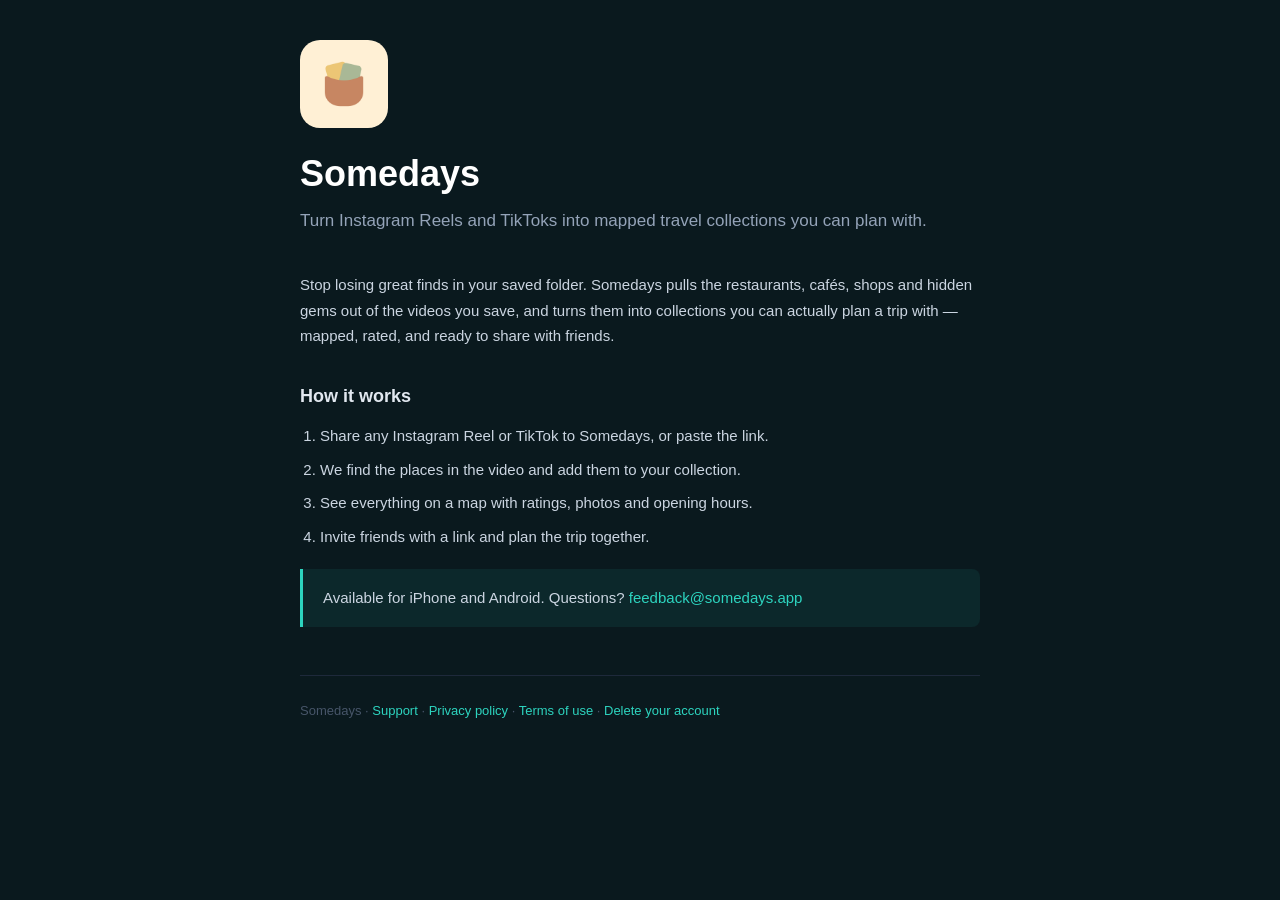
==== index.html @ e9c9e76a "Add landing page and account deletion page Co-Authored-By: Claude Opus 5.5 <noreply@anthropic.com>" ====
<!DOCTYPE html>
<html lang="en">
<head>
    <meta charset="utf-8">
    <meta name="viewport" content="width=device-width, initial-scale=1.0">
    <title>Somedays — Save places from Reels &amp; TikToks</title>
    <meta name="description" content="Turn Instagram Reels and TikToks into mapped travel collections you can plan with.">
    <link rel="icon" type="image/png" href="icon.png">
    <link rel="apple-touch-icon" href="icon.png">
    <style>
        * { margin: 0; padding: 0; box-sizing: border-box; }
        body {
            font-family: -apple-system, BlinkMacSystemFont, "Segoe UI", Roboto, Helvetica, Arial, sans-serif;
            background: #0a191e;
            color: #cbd5e1;
            line-height: 1.7;
            padding: 40px 20px;
        }
        .container { max-width: 680px; margin: 0 auto; }
        .icon {
            width: 88px;
            height: 88px;
            border-radius: 20px;
            display: block;
            margin-bottom: 24px;
        }
        h1 {
            color: #fff;
            font-size: 36px;
            font-weight: 800;
            line-height: 1.2;
            margin-bottom: 12px;
        }
        .subtitle {
            font-size: 17px;
            color: #94a3b8;
            margin-bottom: 36px;
        }
        h2 {
            color: #e2e8f0;
            font-size: 18px;
            font-weight: 700;
            margin-top: 32px;
            margin-bottom: 12px;
        }
        p, li { font-size: 15px; margin-bottom: 12px; }
        ol, ul { padding-left: 20px; }
        li { margin-bottom: 8px; }
        a { color: #2dd4bf; text-decoration: none; }
        a:hover { text-decoration: underline; }
        .highlight {
            background: rgba(45, 212, 191, 0.08);
            border-left: 3px solid #2dd4bf;
            padding: 16px 20px;
            border-radius: 0 8px 8px 0;
            margin: 20px 0;
        }
        .footer {
            margin-top: 48px;
            padding-top: 24px;
            border-top: 1px solid #1e293b;
            font-size: 13px;
            color: #475569;
        }
    </style>
</head>
<body>
<div class="container">
    <img class="icon" src="icon.png" alt="Somedays app icon">
    <h1>Somedays</h1>
    <p class="subtitle">Turn Instagram Reels and TikToks into mapped travel collections you can plan with.</p>

    <p>Stop losing great finds in your saved folder. Somedays pulls the restaurants, cafés, shops and hidden gems out of the videos you save, and turns them into collections you can actually plan a trip with — mapped, rated, and ready to share with friends.</p>

    <h2>How it works</h2>
    <ol>
        <li>Share any Instagram Reel or TikTok to Somedays, or paste the link.</li>
        <li>We find the places in the video and add them to your collection.</li>
        <li>See everything on a map with ratings, photos and opening hours.</li>
        <li>Invite friends with a link and plan the trip together.</li>
    </ol>

    <div class="highlight">
        <p style="margin-bottom:0">Available for iPhone and Android. Questions? <a href="mailto:feedback@somedays.app">feedback@somedays.app</a></p>
    </div>

    <div class="footer">
        Somedays &middot; <a href="support.html">Support</a> &middot; <a href="privacy.html">Privacy policy</a> &middot; <a href="terms.html">Terms of use</a> &middot; <a href="delete-account.html">Delete your account</a>
    </div>
</div>
</body>
</html>
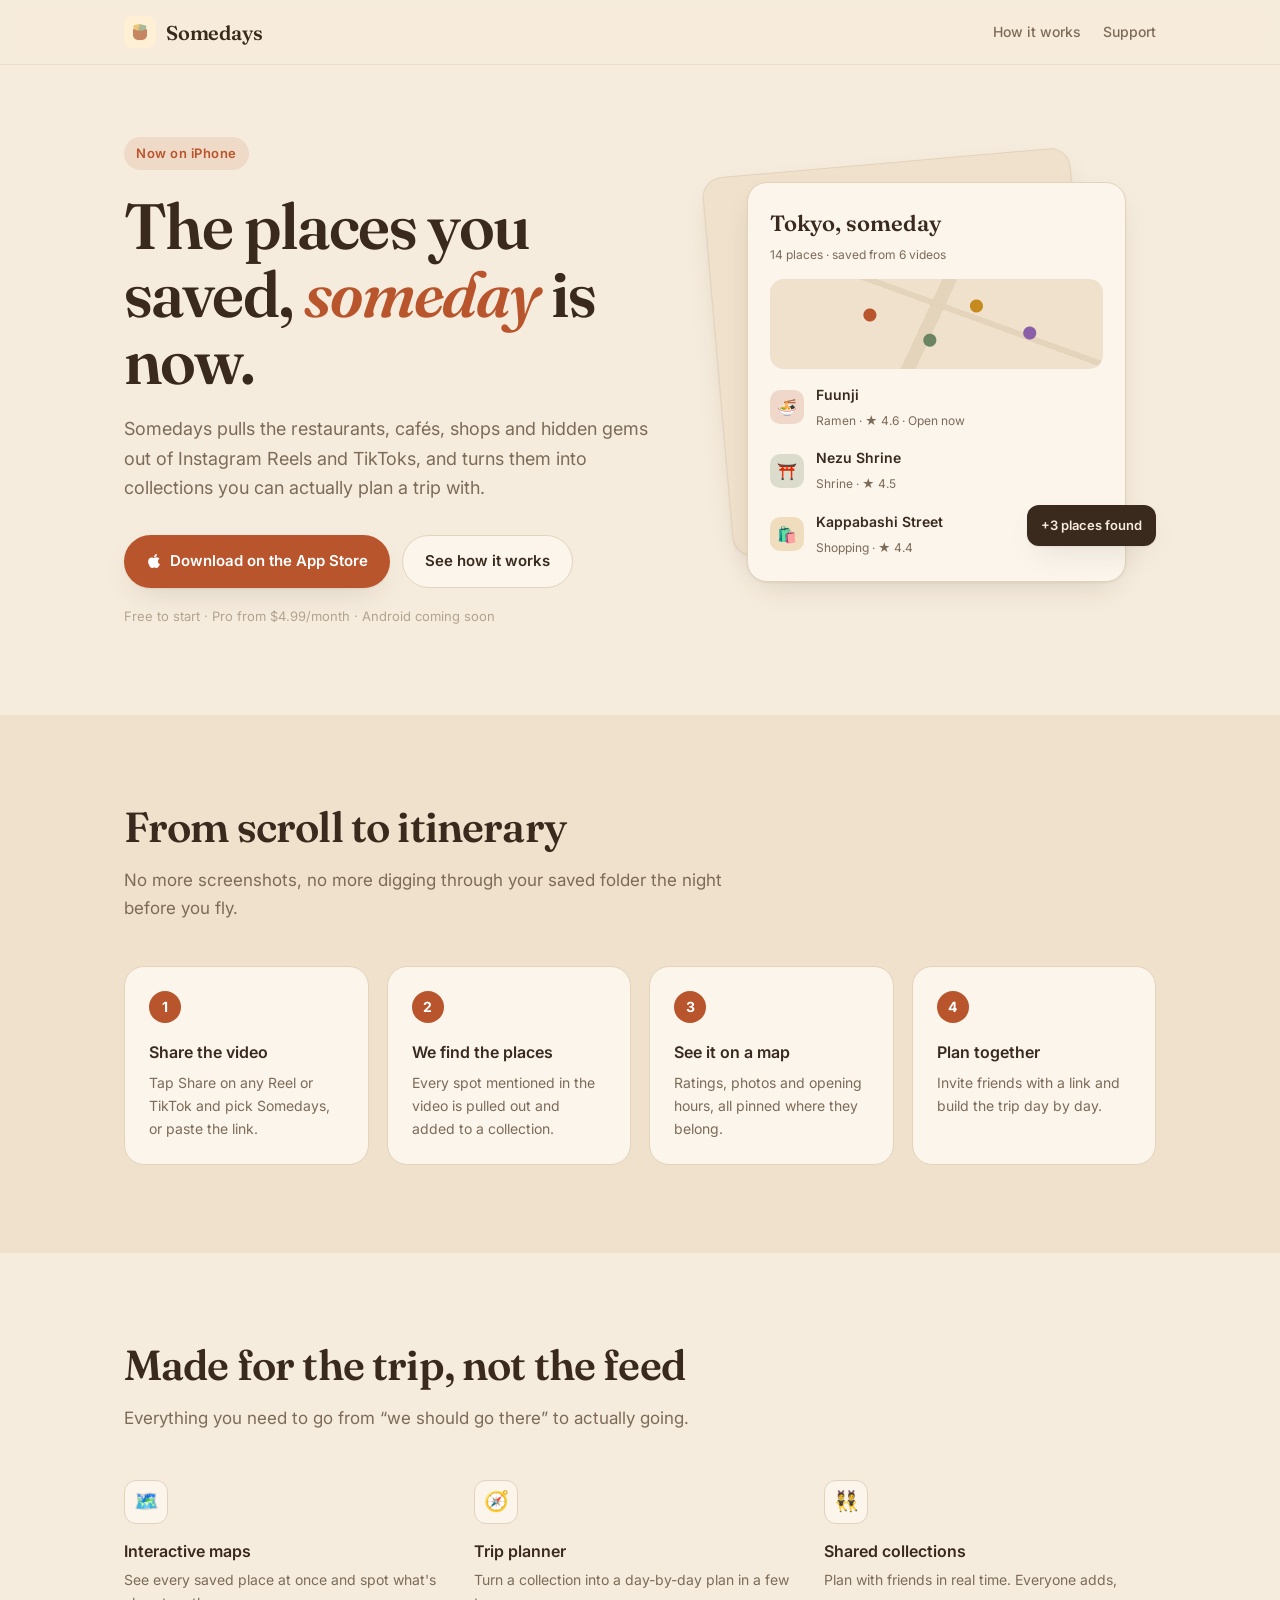
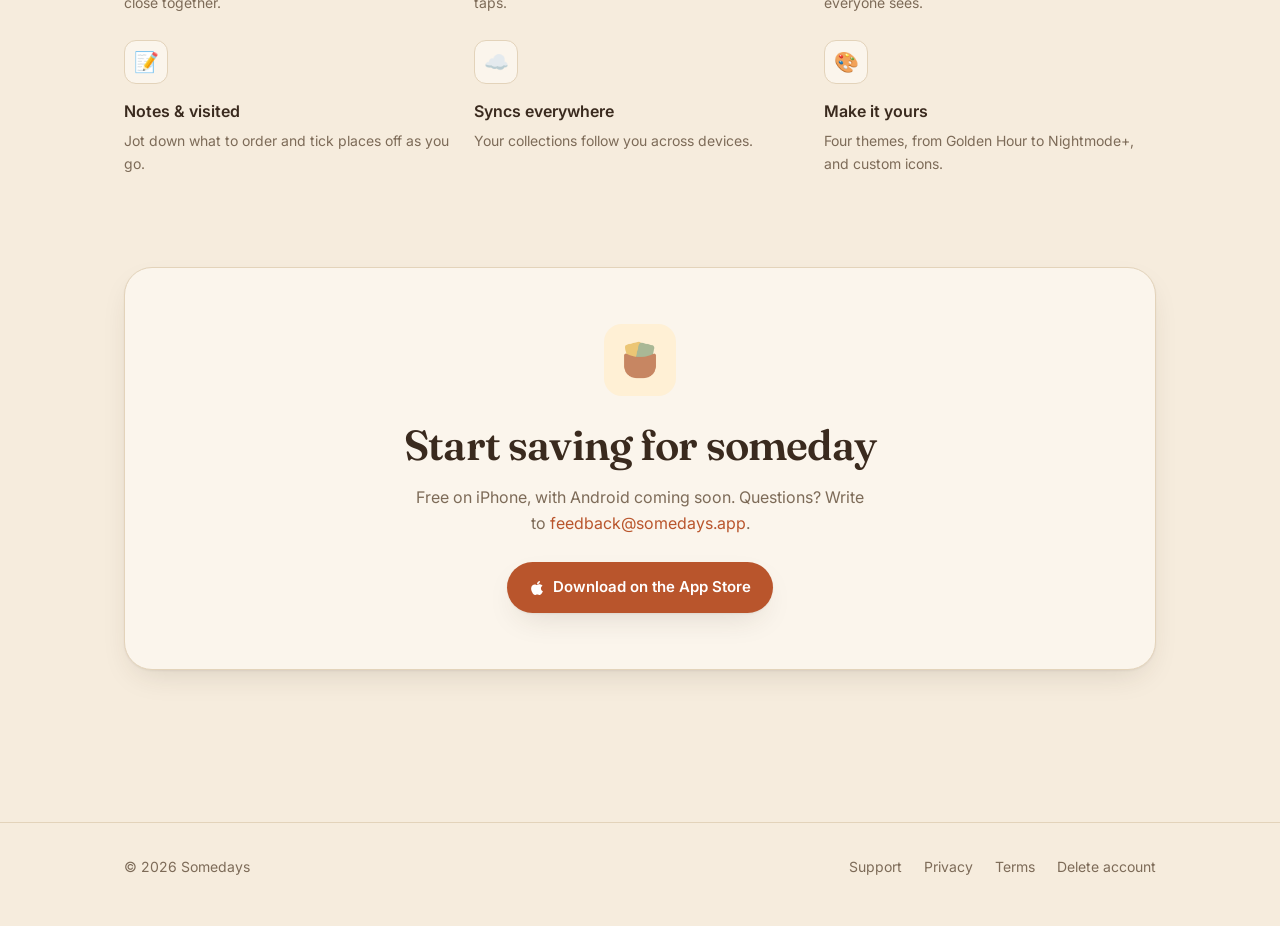
==== commit cdb356a8: "Redesign site in the app's Golden Hour / Dusk palette Shared styles.css, new landing page with App S" ====
--- a/index.html
+++ b/index.html
@@ -5,88 +5,105 @@
     <meta name="viewport" content="width=device-width, initial-scale=1.0">
     <title>Somedays — Save places from Reels &amp; TikToks</title>
     <meta name="description" content="Turn Instagram Reels and TikToks into mapped travel collections you can plan with.">
+    <meta name="theme-color" content="#F6ECDD" media="(prefers-color-scheme: light)">
+    <meta name="theme-color" content="#17131F" media="(prefers-color-scheme: dark)">
     <link rel="icon" type="image/png" href="icon.png">
     <link rel="apple-touch-icon" href="icon.png">
-    <style>
-        * { margin: 0; padding: 0; box-sizing: border-box; }
-        body {
-            font-family: -apple-system, BlinkMacSystemFont, "Segoe UI", Roboto, Helvetica, Arial, sans-serif;
-            background: #0a191e;
-            color: #cbd5e1;
-            line-height: 1.7;
-            padding: 40px 20px;
-        }
-        .container { max-width: 680px; margin: 0 auto; }
-        .icon {
-            width: 88px;
-            height: 88px;
-            border-radius: 20px;
-            display: block;
-            margin-bottom: 24px;
-        }
-        h1 {
-            color: #fff;
-            font-size: 36px;
-            font-weight: 800;
-            line-height: 1.2;
-            margin-bottom: 12px;
-        }
-        .subtitle {
-            font-size: 17px;
-            color: #94a3b8;
-            margin-bottom: 36px;
-        }
-        h2 {
-            color: #e2e8f0;
-            font-size: 18px;
-            font-weight: 700;
-            margin-top: 32px;
-            margin-bottom: 12px;
-        }
-        p, li { font-size: 15px; margin-bottom: 12px; }
-        ol, ul { padding-left: 20px; }
-        li { margin-bottom: 8px; }
-        a { color: #2dd4bf; text-decoration: none; }
-        a:hover { text-decoration: underline; }
-        .highlight {
-            background: rgba(45, 212, 191, 0.08);
-            border-left: 3px solid #2dd4bf;
-            padding: 16px 20px;
-            border-radius: 0 8px 8px 0;
-            margin: 20px 0;
-        }
-        .footer {
-            margin-top: 48px;
-            padding-top: 24px;
-            border-top: 1px solid #1e293b;
-            font-size: 13px;
-            color: #475569;
-        }
-    </style>
+    <link rel="preconnect" href="https://fonts.googleapis.com">
+    <link rel="preconnect" href="https://fonts.gstatic.com" crossorigin>
+    <link rel="stylesheet" href="https://fonts.googleapis.com/css2?family=Fraunces:ital,opsz,wght@0,9..144,500..700;1,9..144,500..700&family=Inter:wght@400;500;600;700&display=swap">
+    <link rel="stylesheet" href="styles.css">
 </head>
 <body>
-<div class="container">
-    <img class="icon" src="icon.png" alt="Somedays app icon">
-    <h1>Somedays</h1>
-    <p class="subtitle">Turn Instagram Reels and TikToks into mapped travel collections you can plan with.</p>
+<header class="site-header">
+    <div class="wrap">
+        <a class="brand" href="/"><img src="icon.png" alt="">Somedays</a>
+        <nav class="site-nav">
+            <a class="hide-sm" href="#how">How it works</a>
+            <a href="support.html">Support</a>
+        </nav>
+    </div>
+</header>
 
-    <p>Stop losing great finds in your saved folder. Somedays pulls the restaurants, cafés, shops and hidden gems out of the videos you save, and turns them into collections you can actually plan a trip with — mapped, rated, and ready to share with friends.</p>
+<main>
+    <section class="hero">
+        <div class="wrap">
+            <div>
+                <span class="eyebrow">Now on iPhone</span>
+                <h1>The places you saved, <em>someday</em> is now.</h1>
+                <p class="lede">Somedays pulls the restaurants, cafés, shops and hidden gems out of Instagram Reels and TikToks, and turns them into collections you can actually plan a trip with.</p>
+                <div class="actions">
+                    <a class="btn btn-primary" href="https://apps.apple.com/us/app/somedays/id6760333893"><svg width="16" height="16" viewBox="0 0 384 512" fill="currentColor" aria-hidden="true"><path d="M318.7 268.7c-.2-36.7 16.4-64.4 50-84.8-18.8-26.9-47.2-41.7-84.7-44.6-35.5-2.8-74.3 20.7-88.5 20.7-15 0-49.4-19.7-76.4-19.7C63.3 141.2 4 184.8 4 273.5q0 39.3 14.4 81.2c12.8 36.7 59 126.7 107.2 125.2 25.2-.6 43-17.9 75.8-17.9 31.8 0 48.3 17.9 76.4 17.9 48.6-.7 90.4-82.5 102.6-119.3-65.2-30.7-61.7-90-61.7-91.9zm-56.6-164.2c27.3-32.4 24.8-61.9 24-72.5-24.1 1.4-52 16.4-67.9 34.9-17.5 19.8-27.8 44.3-25.6 71.9 26.1 2 49.9-11.4 69.5-34.3z"/></svg>Download on the App Store</a>
+                    <a class="btn btn-ghost" href="#how">See how it works</a>
+                </div>
+                <p class="platforms">Free to start &middot; Pro from $4.99/month &middot; Android coming soon</p>
+            </div>
 
-    <h2>How it works</h2>
-    <ol>
-        <li>Share any Instagram Reel or TikTok to Somedays, or paste the link.</li>
-        <li>We find the places in the video and add them to your collection.</li>
-        <li>See everything on a map with ratings, photos and opening hours.</li>
-        <li>Invite friends with a link and plan the trip together.</li>
-    </ol>
+            <div class="stack" aria-hidden="true">
+                <div class="mock mock-back"></div>
+                <div class="mock mock-main">
+                    <div class="mock-title">Tokyo, someday</div>
+                    <div class="mock-sub">14 places &middot; saved from 6 videos</div>
+                    <div class="mock-map"></div>
+                    <div class="place"><div class="dot dot-eat">🍜</div><div><strong>Fuunji</strong><span>Ramen &middot; ★ 4.6 &middot; Open now</span></div></div>
+                    <div class="place"><div class="dot dot-visit">⛩️</div><div><strong>Nezu Shrine</strong><span>Shrine &middot; ★ 4.5</span></div></div>
+                    <div class="place"><div class="dot dot-buy">🛍️</div><div><strong>Kappabashi Street</strong><span>Shopping &middot; ★ 4.4</span></div></div>
+                </div>
+                <div class="chip">+3 places found</div>
+            </div>
+        </div>
+    </section>
 
-    <div class="highlight">
-        <p style="margin-bottom:0">Available for iPhone and Android. Questions? <a href="mailto:feedback@somedays.app">feedback@somedays.app</a></p>
+    <section class="section section-alt" id="how">
+        <div class="wrap">
+            <h2>From scroll to itinerary</h2>
+            <p class="intro">No more screenshots, no more digging through your saved folder the night before you fly.</p>
+            <div class="steps">
+                <div class="step"><h3>Share the video</h3><p>Tap Share on any Reel or TikTok and pick Somedays, or paste the link.</p></div>
+                <div class="step"><h3>We find the places</h3><p>Every spot mentioned in the video is pulled out and added to a collection.</p></div>
+                <div class="step"><h3>See it on a map</h3><p>Ratings, photos and opening hours, all pinned where they belong.</p></div>
+                <div class="step"><h3>Plan together</h3><p>Invite friends with a link and build the trip day by day.</p></div>
+            </div>
+        </div>
+    </section>
+
+    <section class="section">
+        <div class="wrap">
+            <h2>Made for the trip, not the feed</h2>
+            <p class="intro">Everything you need to go from “we should go there” to actually going.</p>
+            <div class="features">
+                <div class="feature"><div class="glyph">🗺️</div><h3>Interactive maps</h3><p>See every saved place at once and spot what's close together.</p></div>
+                <div class="feature"><div class="glyph">🧭</div><h3>Trip planner</h3><p>Turn a collection into a day-by-day plan in a few taps.</p></div>
+                <div class="feature"><div class="glyph">👯</div><h3>Shared collections</h3><p>Plan with friends in real time. Everyone adds, everyone sees.</p></div>
+                <div class="feature"><div class="glyph">📝</div><h3>Notes &amp; visited</h3><p>Jot down what to order and tick places off as you go.</p></div>
+                <div class="feature"><div class="glyph">☁️</div><h3>Syncs everywhere</h3><p>Your collections follow you across devices.</p></div>
+                <div class="feature"><div class="glyph">🎨</div><h3>Make it yours</h3><p>Four themes, from Golden Hour to Nightmode+, and custom icons.</p></div>
+            </div>
+        </div>
+    </section>
+
+    <section class="section" id="get" style="padding-top: 0">
+        <div class="wrap">
+            <div class="cta">
+                <img src="icon.png" alt="Somedays app icon">
+                <h2>Start saving for someday</h2>
+                <p>Free on iPhone, with Android coming soon. Questions? Write to <a href="mailto:feedback@somedays.app">feedback@somedays.app</a>.</p>
+                <a class="btn btn-primary" href="https://apps.apple.com/us/app/somedays/id6760333893"><svg width="16" height="16" viewBox="0 0 384 512" fill="currentColor" aria-hidden="true"><path d="M318.7 268.7c-.2-36.7 16.4-64.4 50-84.8-18.8-26.9-47.2-41.7-84.7-44.6-35.5-2.8-74.3 20.7-88.5 20.7-15 0-49.4-19.7-76.4-19.7C63.3 141.2 4 184.8 4 273.5q0 39.3 14.4 81.2c12.8 36.7 59 126.7 107.2 125.2 25.2-.6 43-17.9 75.8-17.9 31.8 0 48.3 17.9 76.4 17.9 48.6-.7 90.4-82.5 102.6-119.3-65.2-30.7-61.7-90-61.7-91.9zm-56.6-164.2c27.3-32.4 24.8-61.9 24-72.5-24.1 1.4-52 16.4-67.9 34.9-17.5 19.8-27.8 44.3-25.6 71.9 26.1 2 49.9-11.4 69.5-34.3z"/></svg>Download on the App Store</a>
+            </div>
+        </div>
+    </section>
+</main>
+
+<footer class="site-footer">
+    <div class="wrap">
+        <span>&copy; 2026 Somedays</span>
+        <nav>
+            <a href="support.html">Support</a>
+            <a href="privacy.html">Privacy</a>
+            <a href="terms.html">Terms</a>
+            <a href="delete-account.html">Delete account</a>
+        </nav>
     </div>
-
-    <div class="footer">
-        Somedays &middot; <a href="support.html">Support</a> &middot; <a href="privacy.html">Privacy policy</a> &middot; <a href="terms.html">Terms of use</a> &middot; <a href="delete-account.html">Delete your account</a>
-    </div>
-</div>
+</footer>
 </body>
 </html>
--- a/styles.css
+++ b/styles.css
@@ -0,0 +1,304 @@
+/* Somedays site — palette mirrors the app's Golden Hour (light) and Dusk (dark) themes. */
+:root {
+    --bg: #F6ECDD;
+    --surface: #EFE1CC;
+    --surface-2: #E7D4B8;
+    --card: #FBF5EC;
+    --line: #E3D3BA;
+    --ink: #3A2A1E;
+    --muted: #7D6B58;
+    --faint: #B3A48F;
+    --accent: #B9552C;
+    --accent-ink: #FFFFFF;
+    --amber: #C78A1E;
+    --sage: #6C8461;
+    --plum: #8A5FA8;
+    --shadow: 0 1px 2px rgba(58, 42, 30, 0.06), 0 12px 32px -12px rgba(58, 42, 30, 0.18);
+    --radius: 20px;
+    --serif: "Fraunces", Georgia, "Times New Roman", serif;
+    --sans: "Inter", -apple-system, BlinkMacSystemFont, "Segoe UI", Roboto, Helvetica, Arial, sans-serif;
+    color-scheme: light dark;
+}
+
+@media (prefers-color-scheme: dark) {
+    :root {
+        --bg: #17131F;
+        --surface: #1E1728;
+        --surface-2: #2A2136;
+        --card: #211A2C;
+        --line: #2E2540;
+        --ink: #F3ECF3;
+        --muted: #A898B2;
+        --faint: #6F6280;
+        --accent: #F2A9A0;
+        --accent-ink: #3A1F28;
+        --amber: #E8B969;
+        --sage: #9DB592;
+        --plum: #C4A3DB;
+        --shadow: 0 1px 2px rgba(0, 0, 0, 0.3), 0 16px 40px -16px rgba(0, 0, 0, 0.6);
+    }
+}
+
+* { margin: 0; padding: 0; box-sizing: border-box; }
+
+html { -webkit-text-size-adjust: 100%; }
+
+body {
+    font-family: var(--sans);
+    background: var(--bg);
+    color: var(--ink);
+    line-height: 1.65;
+    -webkit-font-smoothing: antialiased;
+}
+
+a { color: var(--accent); text-decoration: none; }
+a:hover { text-decoration: underline; text-underline-offset: 3px; }
+
+.wrap { max-width: 1080px; margin: 0 auto; padding: 0 24px; }
+
+/* ---------- Header ---------- */
+.site-header {
+    position: sticky;
+    top: 0;
+    z-index: 10;
+    background: color-mix(in srgb, var(--bg) 82%, transparent);
+    backdrop-filter: saturate(160%) blur(14px);
+    -webkit-backdrop-filter: saturate(160%) blur(14px);
+    border-bottom: 1px solid color-mix(in srgb, var(--line) 60%, transparent);
+}
+.site-header .wrap {
+    display: flex;
+    align-items: center;
+    justify-content: space-between;
+    height: 64px;
+}
+.brand {
+    display: flex;
+    align-items: center;
+    gap: 10px;
+    font-family: var(--serif);
+    font-size: 20px;
+    font-weight: 600;
+    color: var(--ink);
+    letter-spacing: -0.01em;
+}
+.brand:hover { text-decoration: none; }
+.brand img { width: 32px; height: 32px; border-radius: 8px; }
+.site-nav { display: flex; gap: 22px; font-size: 14px; font-weight: 500; }
+.site-nav a { color: var(--muted); }
+.site-nav a:hover { color: var(--ink); text-decoration: none; }
+
+/* ---------- Buttons ---------- */
+.btn {
+    display: inline-flex;
+    align-items: center;
+    gap: 8px;
+    padding: 13px 22px;
+    border-radius: 999px;
+    font-weight: 600;
+    font-size: 15px;
+    transition: transform 0.15s ease, box-shadow 0.15s ease;
+}
+.btn:hover { text-decoration: none; transform: translateY(-1px); }
+.btn-primary { background: var(--accent); color: var(--accent-ink); box-shadow: var(--shadow); }
+.btn-ghost { color: var(--ink); border: 1px solid var(--line); background: var(--card); }
+
+/* ---------- Hero ---------- */
+.hero { padding: 72px 0 88px; }
+.hero .wrap {
+    display: grid;
+    grid-template-columns: 1.1fr 0.9fr;
+    gap: 56px;
+    align-items: center;
+}
+.eyebrow {
+    display: inline-block;
+    font-size: 13px;
+    font-weight: 600;
+    letter-spacing: 0.04em;
+    color: var(--accent);
+    background: color-mix(in srgb, var(--accent) 12%, transparent);
+    padding: 6px 12px;
+    border-radius: 999px;
+    margin-bottom: 22px;
+}
+.hero h1 {
+    font-family: var(--serif);
+    font-size: clamp(40px, 6vw, 64px);
+    line-height: 1.05;
+    font-weight: 600;
+    letter-spacing: -0.025em;
+    margin-bottom: 20px;
+}
+.hero h1 em { font-style: italic; color: var(--accent); }
+.hero .lede { font-size: 18px; color: var(--muted); max-width: 30em; margin-bottom: 32px; }
+.hero .actions { display: flex; flex-wrap: wrap; gap: 12px; }
+.platforms { margin-top: 18px; font-size: 13px; color: var(--faint); }
+
+/* Hero illustration: a mock collection card stack */
+.stack { position: relative; height: 440px; }
+.mock {
+    position: absolute;
+    background: var(--card);
+    border: 1px solid var(--line);
+    border-radius: var(--radius);
+    box-shadow: var(--shadow);
+}
+.mock-main { inset: 20px 30px 20px 30px; padding: 22px; display: flex; flex-direction: column; gap: 14px; }
+.mock-back { inset: 0 70px 60px 0; transform: rotate(-5deg); background: var(--surface); }
+.mock-title { font-family: var(--serif); font-size: 22px; font-weight: 600; }
+.mock-sub { font-size: 12px; color: var(--muted); margin-top: -10px; }
+.mock-map {
+    height: 130px;
+    border-radius: 14px;
+    background:
+        radial-gradient(circle at 30% 40%, var(--accent) 0 6px, transparent 7px),
+        radial-gradient(circle at 62% 30%, var(--amber) 0 6px, transparent 7px),
+        radial-gradient(circle at 48% 68%, var(--sage) 0 6px, transparent 7px),
+        radial-gradient(circle at 78% 60%, var(--plum) 0 6px, transparent 7px),
+        linear-gradient(115deg, transparent 46%, color-mix(in srgb, var(--line) 90%, transparent) 46% 50%, transparent 50%),
+        linear-gradient(20deg, transparent 58%, color-mix(in srgb, var(--line) 90%, transparent) 58% 61%, transparent 61%),
+        var(--surface);
+}
+.place { display: flex; align-items: center; gap: 12px; }
+.place .dot { width: 34px; height: 34px; border-radius: 10px; flex-shrink: 0; display: grid; place-items: center; font-size: 16px; }
+.place strong { display: block; font-size: 14px; font-weight: 600; }
+.place span { font-size: 12px; color: var(--muted); }
+.dot-eat { background: color-mix(in srgb, var(--accent) 18%, transparent); }
+.dot-visit { background: color-mix(in srgb, var(--sage) 22%, transparent); }
+.dot-buy { background: color-mix(in srgb, var(--amber) 22%, transparent); }
+.chip {
+    position: absolute;
+    right: 0;
+    bottom: 56px;
+    background: var(--ink);
+    color: var(--bg);
+    font-size: 13px;
+    font-weight: 600;
+    padding: 10px 14px;
+    border-radius: 12px;
+    box-shadow: var(--shadow);
+}
+
+/* ---------- Sections ---------- */
+.section { padding: 88px 0; }
+.section-alt { background: var(--surface); }
+.section h2 {
+    font-family: var(--serif);
+    font-size: clamp(30px, 4vw, 42px);
+    font-weight: 600;
+    letter-spacing: -0.02em;
+    line-height: 1.15;
+    margin-bottom: 14px;
+}
+.section .intro { color: var(--muted); font-size: 17px; max-width: 36em; margin-bottom: 44px; }
+
+.steps { display: grid; grid-template-columns: repeat(4, 1fr); gap: 18px; counter-reset: step; }
+.step {
+    background: var(--card);
+    border: 1px solid var(--line);
+    border-radius: var(--radius);
+    padding: 24px;
+}
+.step::before {
+    counter-increment: step;
+    content: counter(step);
+    display: grid;
+    place-items: center;
+    width: 32px;
+    height: 32px;
+    border-radius: 50%;
+    background: var(--accent);
+    color: var(--accent-ink);
+    font-weight: 700;
+    font-size: 14px;
+    margin-bottom: 16px;
+}
+.step h3 { font-size: 16px; font-weight: 600; margin-bottom: 6px; }
+.step p { font-size: 14px; color: var(--muted); }
+
+.features { display: grid; grid-template-columns: repeat(3, 1fr); gap: 18px; }
+.feature { padding: 4px 0; }
+.feature .glyph {
+    width: 44px;
+    height: 44px;
+    border-radius: 12px;
+    display: grid;
+    place-items: center;
+    font-size: 20px;
+    margin-bottom: 14px;
+    background: var(--card);
+    border: 1px solid var(--line);
+}
+.feature h3 { font-size: 16px; font-weight: 600; margin-bottom: 4px; }
+.feature p { font-size: 14px; color: var(--muted); }
+
+.cta {
+    text-align: center;
+    background: var(--card);
+    border: 1px solid var(--line);
+    border-radius: 28px;
+    padding: 56px 24px;
+    box-shadow: var(--shadow);
+}
+.cta img { width: 72px; height: 72px; border-radius: 18px; margin-bottom: 18px; }
+.cta p { color: var(--muted); margin: 0 auto 26px; max-width: 28em; }
+
+/* ---------- Document pages (privacy, terms, support, deletion) ---------- */
+.doc { max-width: 720px; margin: 0 auto; padding: 64px 24px 24px; }
+.doc h1 {
+    font-family: var(--serif);
+    font-size: clamp(34px, 5vw, 46px);
+    font-weight: 600;
+    letter-spacing: -0.02em;
+    line-height: 1.1;
+    margin-bottom: 10px;
+}
+.doc .updated, .doc .subtitle { font-size: 14px; color: var(--muted); margin-bottom: 40px; }
+.doc h2 {
+    font-size: 19px;
+    font-weight: 650;
+    letter-spacing: -0.01em;
+    margin: 40px 0 12px;
+}
+.doc h3 { font-size: 16px; font-weight: 600; margin: 24px 0 8px; }
+.doc p, .doc li { font-size: 16px; margin-bottom: 12px; }
+.doc ul, .doc ol { padding-left: 22px; }
+.doc li { margin-bottom: 8px; }
+.doc li::marker { color: var(--faint); }
+.doc strong { font-weight: 600; }
+.doc .highlight {
+    background: var(--card);
+    border: 1px solid var(--line);
+    border-left: 4px solid var(--accent);
+    padding: 18px 22px;
+    border-radius: 14px;
+    margin: 24px 0;
+}
+.doc .highlight p:last-child { margin-bottom: 0; }
+
+/* ---------- Footer ---------- */
+.site-footer { margin-top: 64px; border-top: 1px solid var(--line); padding: 32px 0 48px; font-size: 14px; color: var(--muted); }
+.site-footer .wrap { display: flex; flex-wrap: wrap; gap: 16px 28px; justify-content: space-between; align-items: center; }
+.site-footer nav { display: flex; flex-wrap: wrap; gap: 8px 22px; }
+.site-footer nav a { color: var(--muted); }
+.site-footer nav a:hover { color: var(--ink); }
+
+/* ---------- Responsive ---------- */
+@media (max-width: 880px) {
+    .hero .wrap { grid-template-columns: 1fr; gap: 40px; }
+    .hero { padding: 48px 0 64px; }
+    .stack { height: 400px; max-width: 420px; }
+    .steps { grid-template-columns: repeat(2, 1fr); }
+    .features { grid-template-columns: 1fr 1fr; }
+}
+@media (max-width: 560px) {
+    .wrap { padding: 0 16px; }
+    .doc { padding: 40px 16px 16px; }
+    .site-nav { gap: 16px; }
+    .site-nav .hide-sm { display: none; }
+    .steps, .features { grid-template-columns: 1fr; }
+    .section { padding: 64px 0; }
+    .mock-main { inset: 16px 10px 16px 10px; }
+    .mock-back { inset: 0 40px 60px 0; }
+}
